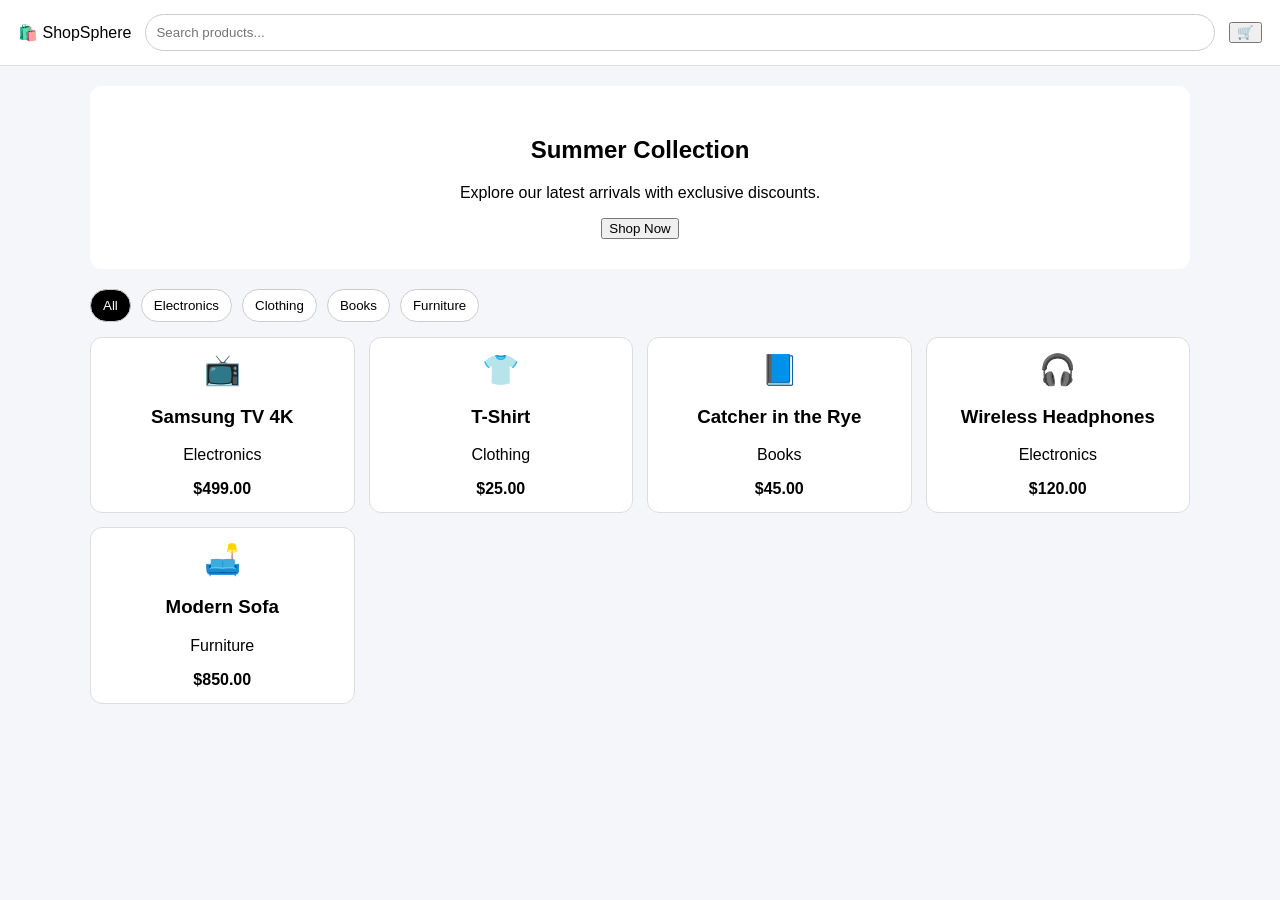
==== index.html @ 98e72c27 "Built UI-1 and UI-2 Implemented Product Browsing and Product Search" ====
<!doctype html>
<html lang="en">
<head>
  <meta charset="utf-8" />
  <meta name="viewport" content="width=device-width, initial-scale=1" />
  <title>ShopSphere - Sprint 01 Prototype</title>
  <link rel="stylesheet" href="styles.css" />
</head>
<body>
  <header class="topbar">
    <div class="brand">
      <span class="logo">🛍️</span>
      <span class="name">ShopSphere</span>
    </div>

    <input id="searchInput" class="search" placeholder="Search products..." />

    <div class="right">
      <button class="iconBtn">🛒</button>
    </div>
  </header>

  <main class="container">
    <section class="hero">
      <h1>Summer Collection</h1>
      <p>Explore our latest arrivals with exclusive discounts.</p>
      <button class="primary">Shop Now</button>
    </section>

    <div class="row" id="categoryRow"></div>
    <section class="grid" id="productGrid"></section>

    <div class="empty" id="emptyState" hidden>
      No products found. Try a different search.
    </div>
  </main>

  <script src="app.js"></script>
</body>
</html>
---- styles.css ----
body {
  margin: 0;
  font-family: Arial, sans-serif;
  background: #f4f6f9;
}

.topbar {
  display: flex;
  gap: 14px;
  align-items: center;
  padding: 14px 18px;
  background: white;
  border-bottom: 1px solid #ddd;
}

.search {
  flex: 1;
  padding: 10px;
  border-radius: 999px;
  border: 1px solid #ccc;
}

.container {
  max-width: 1100px;
  margin: auto;
  padding: 20px;
}

.hero {
  background: white;
  padding: 30px;
  border-radius: 12px;
  text-align: center;
  margin-bottom: 20px;
}

.row {
  display: flex;
  gap: 10px;
  margin-bottom: 15px;
}

.chip {
  padding: 8px 12px;
  border-radius: 999px;
  border: 1px solid #ccc;
  background: white;
  cursor: pointer;
}

.chip.active {
  background: black;
  color: white;
}

.grid {
  display: grid;
  grid-template-columns: repeat(4, 1fr);
  gap: 14px;
}

.card {
  background: white;
  padding: 14px;
  border-radius: 12px;
  border: 1px solid #ddd;
  text-align: center;
}

.thumb {
  font-size: 30px;
}

.empty {
  margin-top: 20px;
  padding: 14px;
  border: 1px dashed #ccc;
  border-radius: 12px;
  background: white;
}
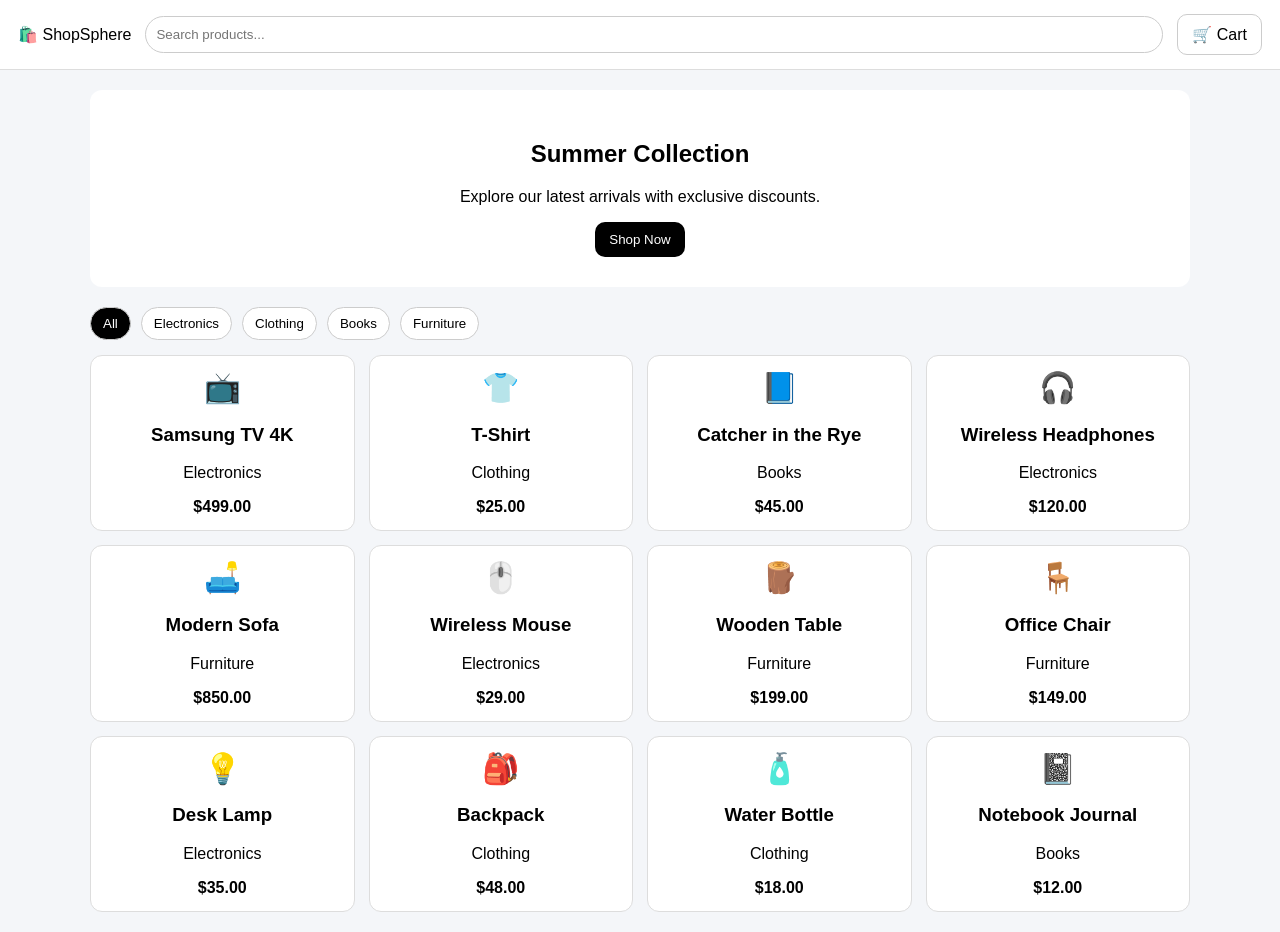
==== commit 11e702a6: "Implemented UI3 - UI4" ====
--- a/index.html
+++ b/index.html
@@ -16,7 +16,7 @@
     <input id="searchInput" class="search" placeholder="Search products..." />
 
     <div class="right">
-      <button class="iconBtn">🛒</button>
+      <a class="linkBtn" href="cart.html">🛒 Cart</a>
     </div>
   </header>
 
@@ -35,6 +35,7 @@
     </div>
   </main>
 
+  <script src="products.js"></script>
   <script src="app.js"></script>
 </body>
 </html>
--- a/styles.css
+++ b/styles.css
@@ -65,6 +65,144 @@
   border-radius: 12px;
   border: 1px solid #ddd;
   text-align: center;
+  display: block;
+  text-decoration: none;
+  color: inherit;
+}
+
+.card:hover {
+  border-color: #bbb;
+}
+
+.details {
+  background: white;
+  border: 1px solid #ddd;
+  border-radius: 12px;
+  padding: 18px;
+}
+
+.detailsHeader {
+  display: flex;
+  gap: 14px;
+  align-items: center;
+  margin-bottom: 14px;
+}
+
+.detailsIcon {
+  font-size: 44px;
+}
+
+.detailsMeta h2 {
+  margin: 0 0 6px 0;
+}
+
+.detailsMeta .price {
+  font-size: 18px;
+}
+
+.badge {
+  display: inline-block;
+  padding: 6px 10px;
+  border-radius: 999px;
+  border: 1px solid #ccc;
+  background: #f8f8f8;
+  font-size: 12px;
+}
+
+.actions {
+  display: flex;
+  gap: 10px;
+  align-items: center;
+  margin-top: 16px;
+}
+
+.primary {
+  padding: 10px 14px;
+  border: 0;
+  border-radius: 10px;
+  background: black;
+  color: white;
+  cursor: pointer;
+}
+
+.primary:disabled {
+  opacity: 0.6;
+  cursor: not-allowed;
+}
+
+.linkBtn {
+  display: inline-block;
+  padding: 10px 14px;
+  border-radius: 10px;
+  border: 1px solid #ccc;
+  text-decoration: none;
+  color: inherit;
+  background: white;
+  cursor: pointer;
+}
+
+.cartList {
+  display: grid;
+  gap: 12px;
+  margin-top: 10px;
+}
+
+.cartItem {
+  display: flex;
+  justify-content: space-between;
+  gap: 12px;
+  border: 1px solid #ddd;
+  border-radius: 12px;
+  padding: 12px;
+}
+
+.cartInfo {
+  display: flex;
+  gap: 10px;
+  align-items: center;
+}
+
+.cartInfo h3,
+.cartInfo p {
+  margin: 0;
+}
+
+.cartControls {
+  display: flex;
+  gap: 8px;
+  align-items: center;
+}
+
+.qtyControls {
+  display: flex;
+  gap: 6px;
+  align-items: center;
+}
+
+.qtyInput {
+  width: 60px;
+  text-align: center;
+  padding: 8px;
+  border: 1px solid #ccc;
+  border-radius: 8px;
+}
+
+.cartSummary {
+  margin-top: 16px;
+  padding-top: 12px;
+  border-top: 1px solid #ddd;
+}
+
+.summaryRow {
+  display: flex;
+  justify-content: space-between;
+  align-items: center;
+  font-size: 18px;
+}
+
+.danger {
+  border-color: #c99;
+  color: #a22;
 }
 
 .thumb {
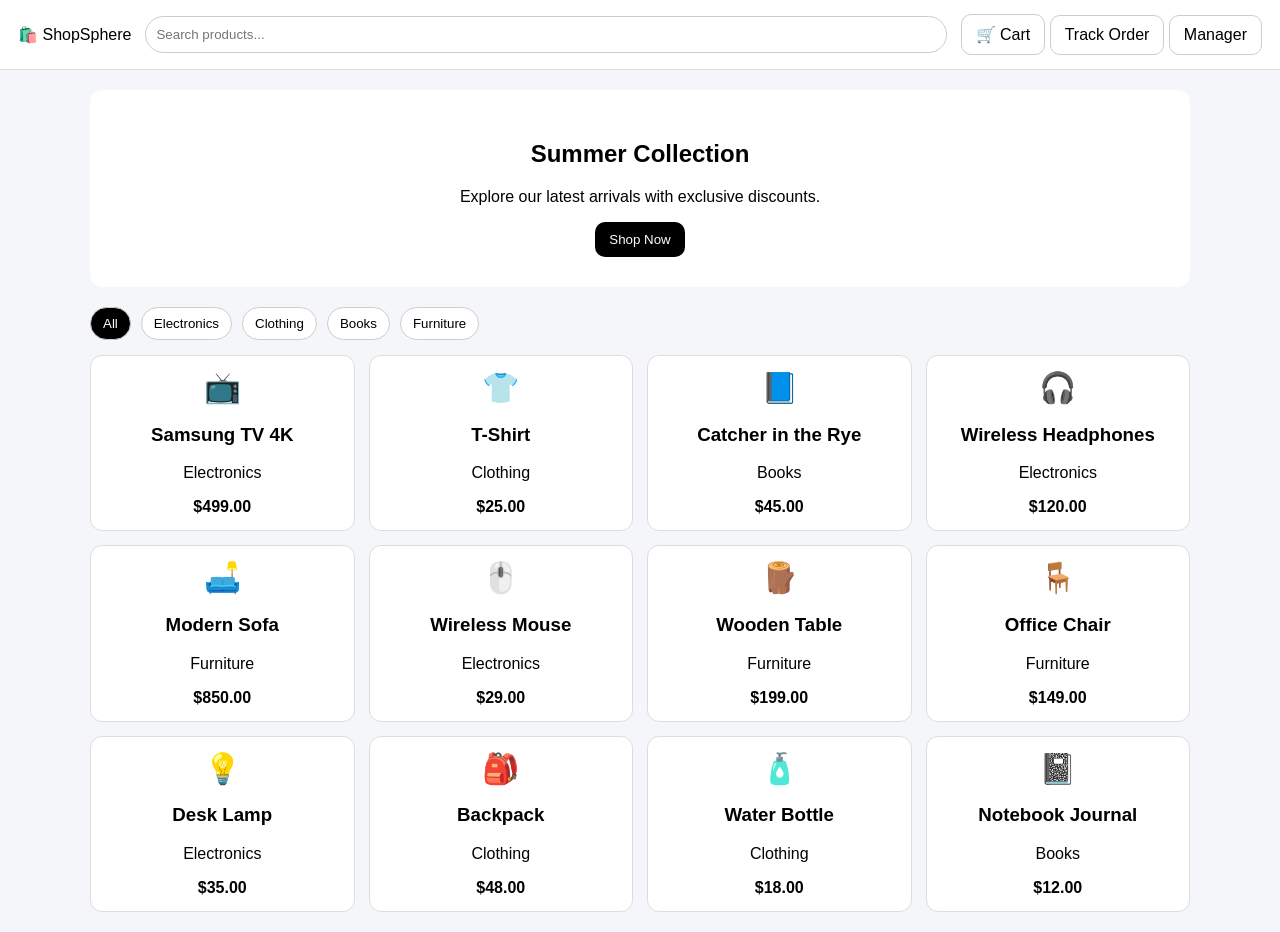
==== commit 157bdf57: "Implemented REP-1 and REP-3 for orders" ====
--- a/index.html
+++ b/index.html
@@ -17,6 +17,8 @@
 
     <div class="right">
       <a class="linkBtn" href="cart.html">🛒 Cart</a>
+      <a class="linkBtn" href="tracking.html">Track Order</a>
+      <a class="linkBtn" href="manager.html">Manager</a>
     </div>
   </header>
 
--- a/styles.css
+++ b/styles.css
@@ -216,3 +216,92 @@
   border-radius: 12px;
   background: white;
 }
+.checkoutSection {
+  margin-top: 28px;
+  padding: 18px;
+  border: 1px solid #ddd;
+  border-radius: 12px;
+  background: white;
+}
+
+.checkoutSection h2,
+.checkoutSection h3 {
+  margin-top: 0;
+}
+
+.checkoutForm {
+  display: flex;
+  flex-direction: column;
+  gap: 10px;
+  margin-top: 12px;
+}
+
+.checkoutForm label {
+  font-weight: bold;
+  margin-top: 6px;
+}
+
+.checkoutForm input {
+  padding: 10px;
+  border: 1px solid #ccc;
+  border-radius: 8px;
+  font: inherit;
+  background: white;
+}
+
+.checkoutForm input:focus {
+  outline: none;
+  border-color: black;
+}
+
+.primaryBtn {
+  margin-top: 12px;
+  padding: 10px 14px;
+  border: 0;
+  border-radius: 10px;
+  background: black;
+  color: white;
+  cursor: pointer;
+  font: inherit;
+}
+
+.primaryBtn:hover {
+  opacity: 0.9;
+}
+
+.errorText {
+  color: #b00020;
+  font-size: 14px;
+  margin: 6px 0 0 0;
+}
+.confirmMessage {
+  margin-bottom: 18px;
+  padding: 14px;
+  border-radius: 12px;
+  background: #eef7ee;
+  border: 1px solid #cfe3cf;
+}
+
+.confirmDetails {
+  margin-bottom: 18px;
+}
+
+.confirmDetails p {
+  margin: 8px 0;
+}
+
+.confirmItems {
+  margin-top: 20px;
+}
+
+.confirmItem {
+  display: flex;
+  justify-content: space-between;
+  gap: 12px;
+  padding: 12px 0;
+  border-bottom: 1px solid #ddd;
+}
+
+.confirmItem:last-child {
+  border-bottom: 0;
+}
